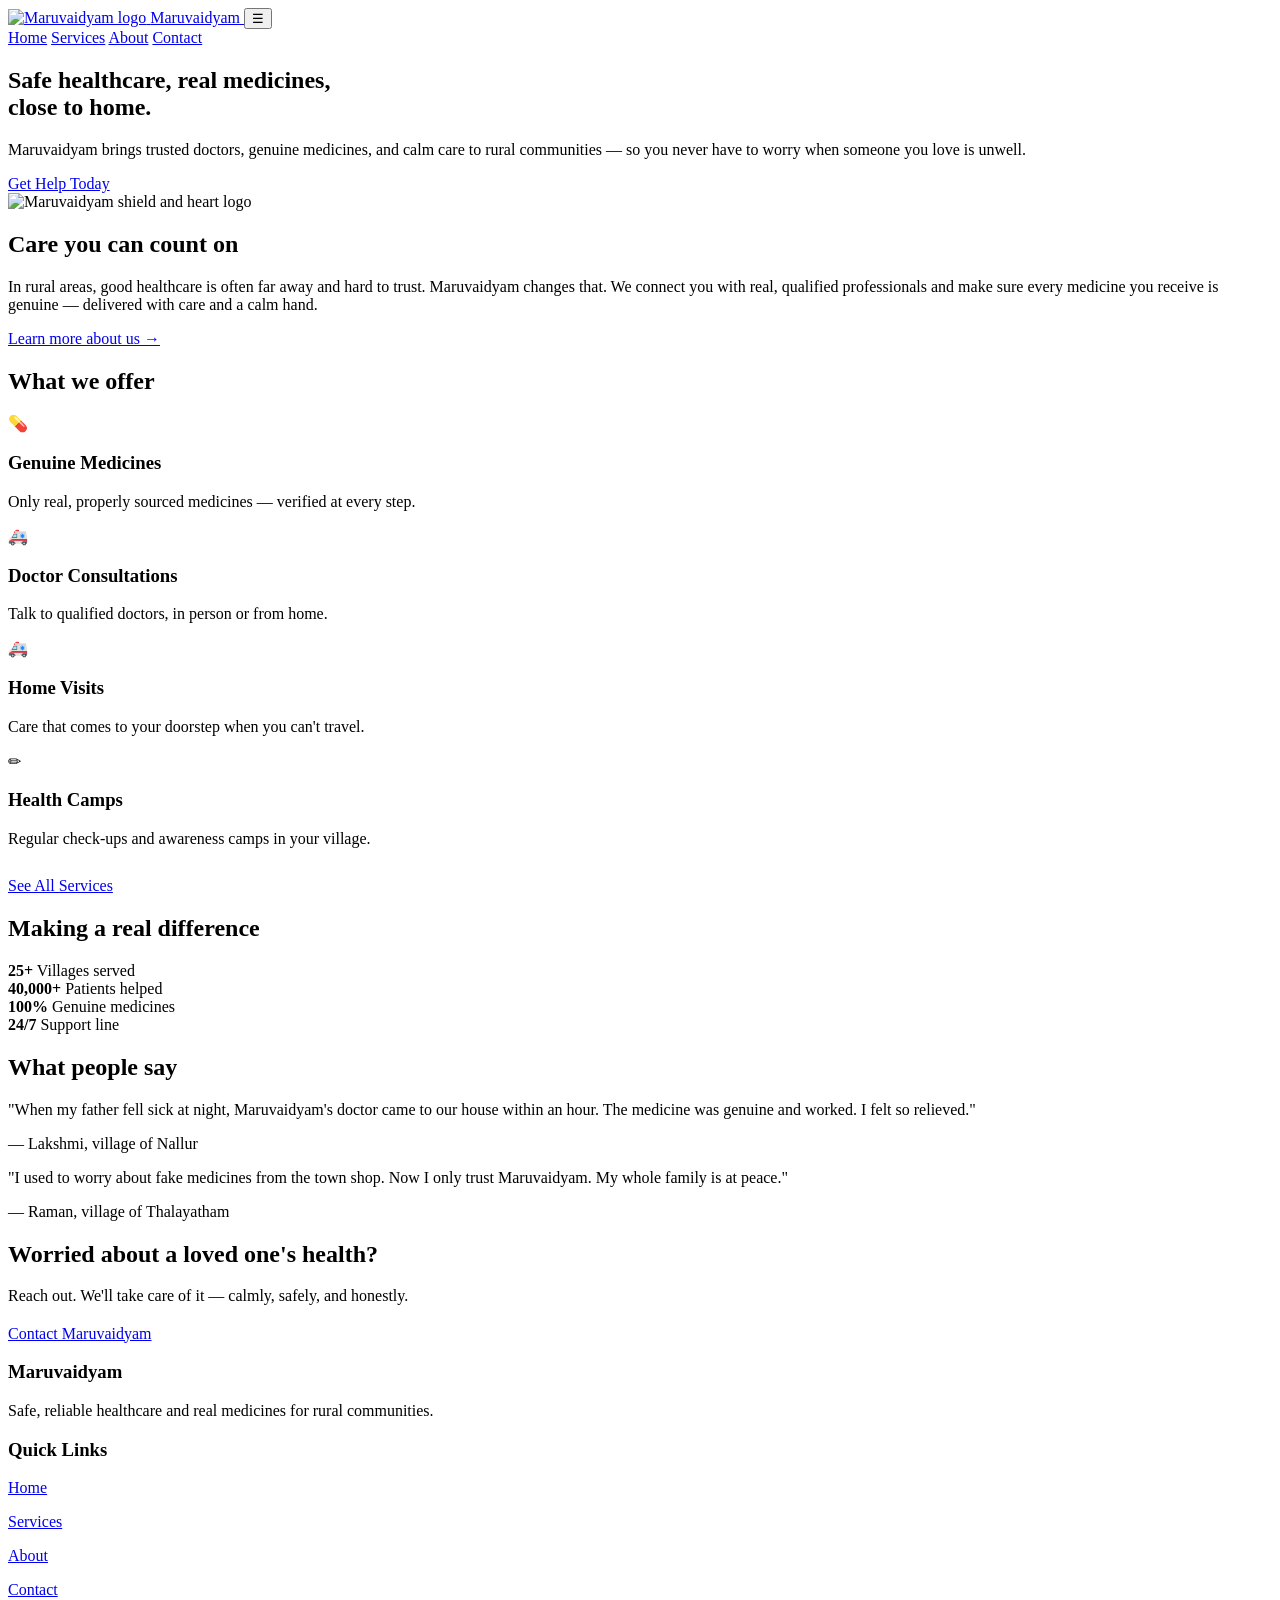
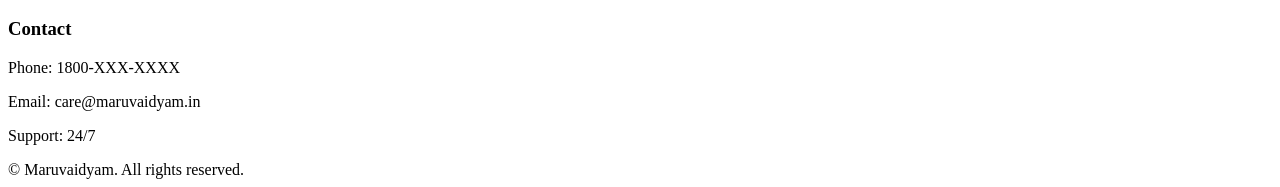
==== index.html @ 4d7e39c3 "Add index.html" ====
<!DOCTYPE html>
<html lang="en">
<head>
  <meta charset="UTF-8">
  <meta name="viewport" content="width=device-width, initial-scale=1.0">
  <meta name="description" content="Maruvaidyam — safe, reliable healthcare and real medicines for rural communities.">
  <title>Maruvaidyam | Healthcare for Rural Communities</title>
  <link rel="icon" type="image/svg+xml" href="assets/logo.svg">
  <link rel="stylesheet" href="css/style.css">
</head>
<body>
  <header>
    <nav class="nav">
      <a class="brand" href="index.html">
        <img src="assets/logo.svg" alt="Maruvaidyam logo">
        <span>Maruvaidyam</span>
      </a>
      <button class="nav-toggle" aria-label="Toggle menu">&#9776;</button>
      <div class="nav-links">
        <a href="index.html" class="active">Home</a>
        <a href="services.html">Services</a>
        <a href="about.html">About</a>
        <a href="contact.html">Contact</a>
      </div>
    </nav>
  </header>

  <section class="hero">
    <h1>Safe healthcare, real medicines,<br>close to home.</h1>
    <p>Maruvaidyam brings trusted doctors, genuine medicines, and calm care to rural communities — so you never have to worry when someone you love is unwell.</p>
    <a href="contact.html" class="btn">Get Help Today</a>
  </section>

  <main>
    <section class="section">
      <div class="two-col">
        <img src="assets/logo.svg" alt="Maruvaidyam shield and heart logo">
        <div>
          <h2>Care you can count on</h2>
          <p>In rural areas, good healthcare is often far away and hard to trust. Maruvaidyam changes that. We connect you with real, qualified professionals and make sure every medicine you receive is genuine — delivered with care and a calm hand.</p>
          <p><a href="about.html">Learn more about us &rarr;</a></p>
        </div>
      </div>
    </section>

    <section class="section">
      <h2 class="center">What we offer</h2>
      <div class="cards">
        <div class="card">
          <span class="icon">&#128138;</span>
          <h3>Genuine Medicines</h3>
          <p>Only real, properly sourced medicines — verified at every step.</p>
        </div>
        <div class="card">
          <span class="icon">&#128657;</span>
          <h3>Doctor Consultations</h3>
          <p>Talk to qualified doctors, in person or from home.</p>
        </div>
        <div class="card">
          <span class="icon">&#128657;</span>
          <h3>Home Visits</h3>
          <p>Care that comes to your doorstep when you can't travel.</p>
        </div>
        <div class="card">
          <span class="icon">&#9999;</span>
          <h3>Health Camps</h3>
          <p>Regular check-ups and awareness camps in your village.</p>
        </div>
      </div>
      <p class="center" style="margin-top:1.8rem;"><a class="btn" href="services.html">See All Services</a></p>
    </section>

    <section class="stats">
      <h2>Making a real difference</h2>
      <div class="wrap">
        <div class="stat"><b>25+</b> Villages served</div>
        <div class="stat"><b>40,000+</b> Patients helped</div>
        <div class="stat"><b>100%</b> Genuine medicines</div>
        <div class="stat"><b>24/7</b> Support line</div>
      </div>
    </section>

    <section class="section">
      <h2 class="center">What people say</h2>
      <div class="cards">
        <div class="testimonial">
          <p>"When my father fell sick at night, Maruvaidyam's doctor came to our house within an hour. The medicine was genuine and worked. I felt so relieved."</p>
          <footer>— Lakshmi, village of Nallur</footer>
        </div>
        <div class="testimonial">
          <p>"I used to worry about fake medicines from the town shop. Now I only trust Maruvaidyam. My whole family is at peace."</p>
          <footer>— Raman, village of Thalayatham</footer>
        </div>
      </div>
    </section>

    <section class="section center">
      <h2>Worried about a loved one's health?</h2>
      <p>Reach out. We'll take care of it — calmly, safely, and honestly.</p>
      <p style="margin-top:1.2rem;"><a href="contact.html" class="btn">Contact Maruvaidyam</a></p>
    </section>
  </main>

  <footer>
    <div class="footer-inner">
      <div>
        <h3>Maruvaidyam</h3>
        <p>Safe, reliable healthcare and real medicines for rural communities.</p>
      </div>
      <div>
        <h3>Quick Links</h3>
        <p><a href="index.html">Home</a></p>
        <p><a href="services.html">Services</a></p>
        <p><a href="about.html">About</a></p>
        <p><a href="contact.html">Contact</a></p>
      </div>
      <div>
        <h3>Contact</h3>
        <p>Phone: 1800-XXX-XXXX</p>
        <p>Email: care@maruvaidyam.in</p>
        <p>Support: 24/7</p>
      </div>
    </div>
    <div class="footer-bottom">
      &copy; <span id="year"></span> Maruvaidyam. All rights reserved.
    </div>
  </footer>

  <script src="js/main.js"></script>
</body>
</html>
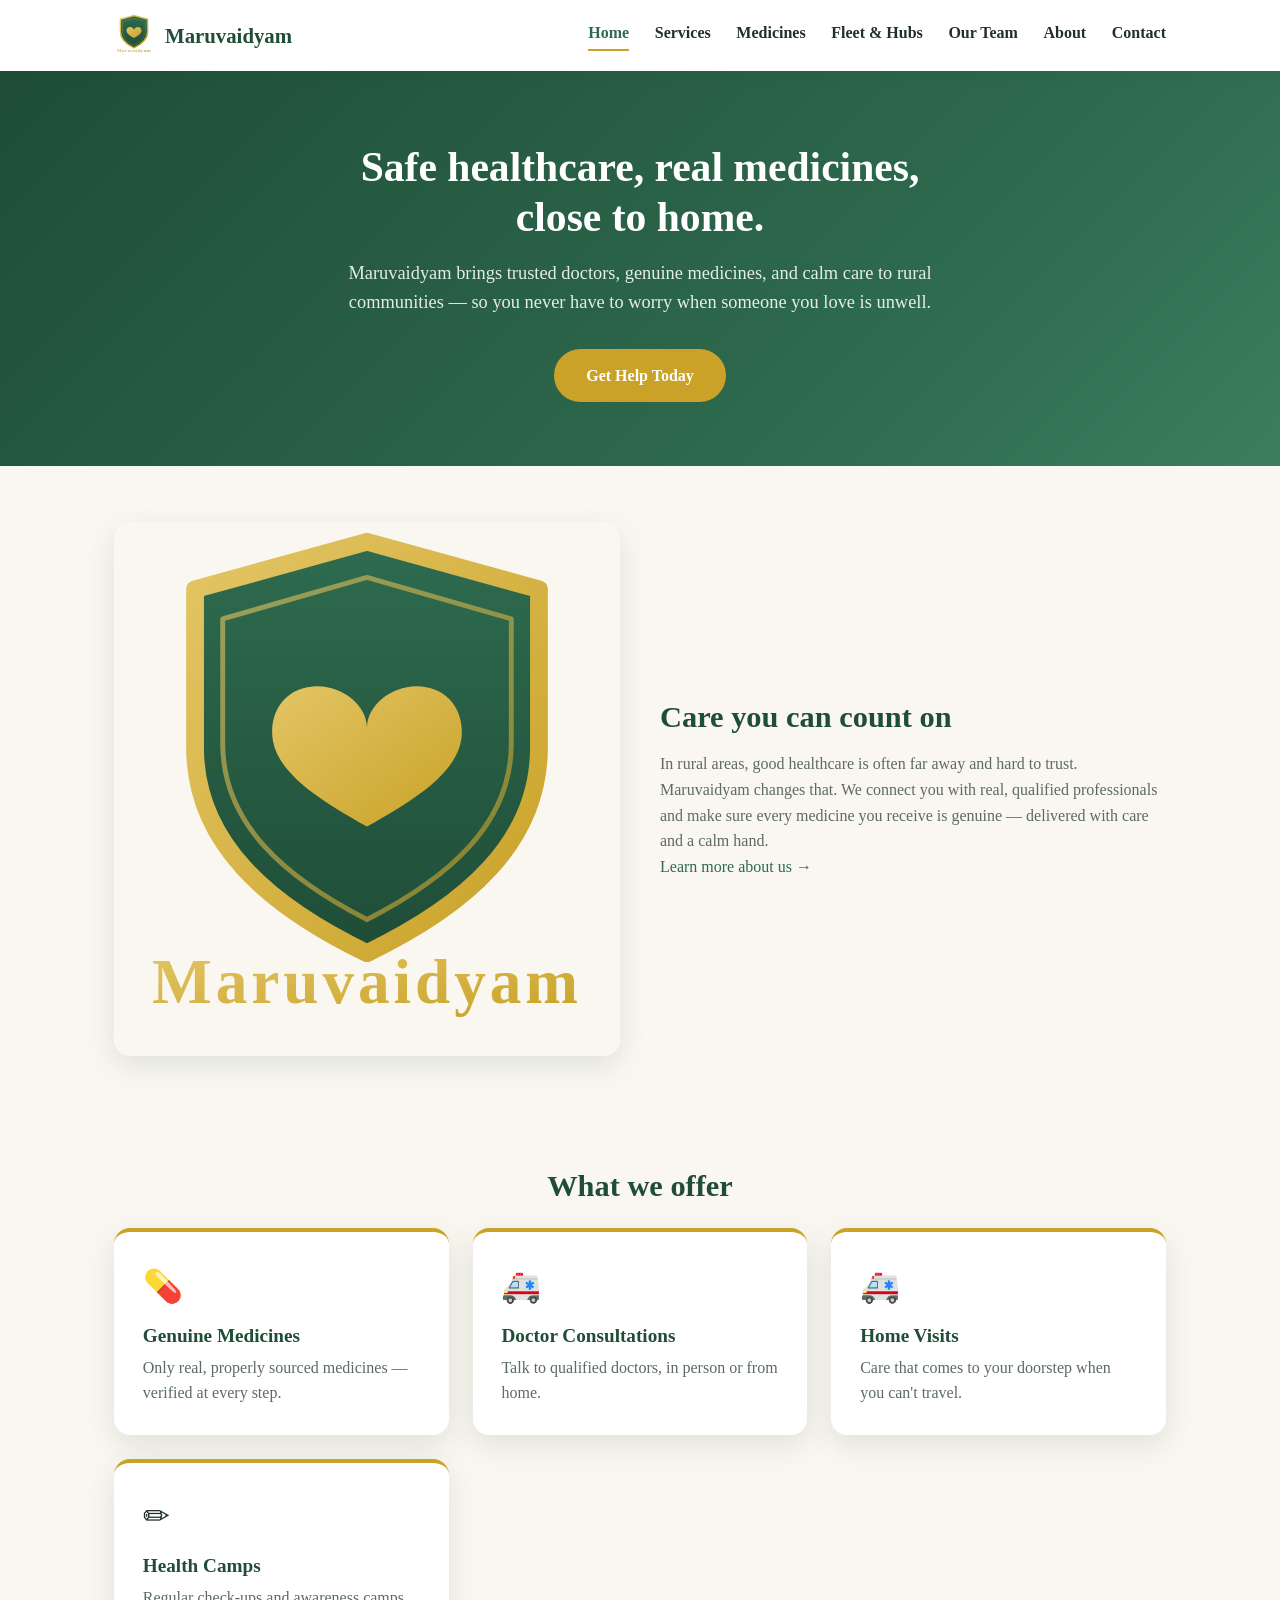
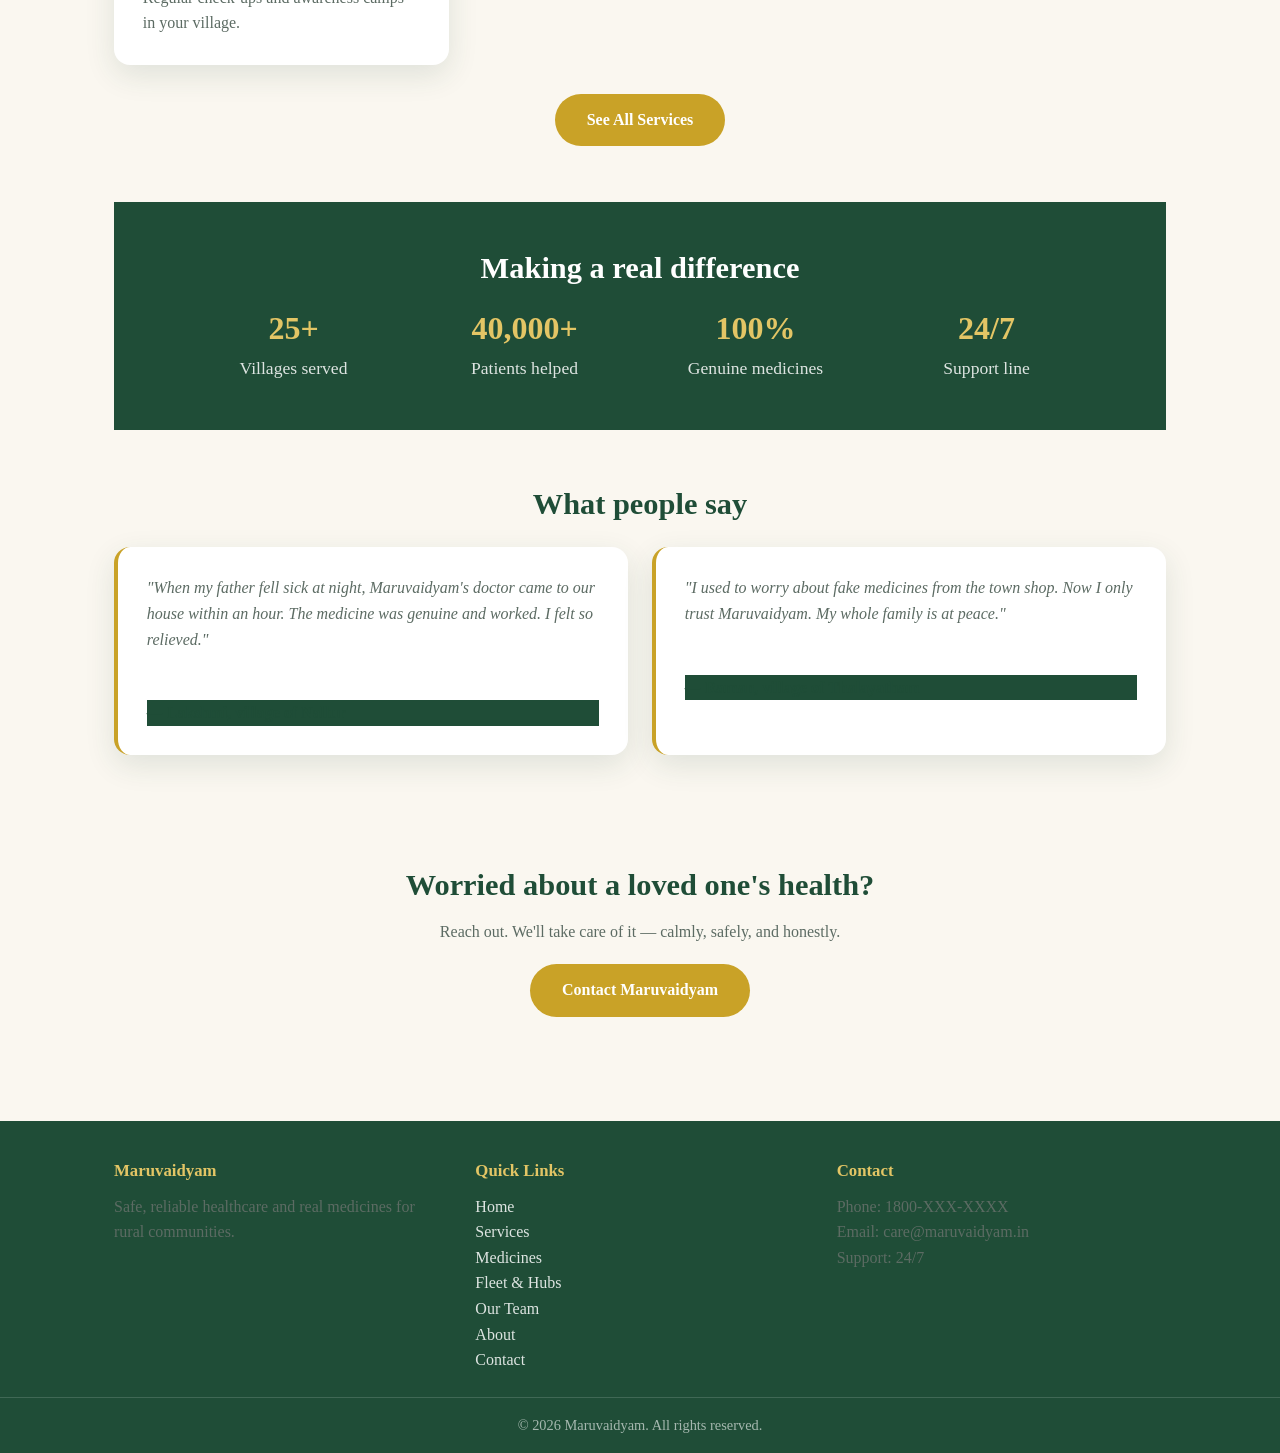
==== commit 62c85852: "Update update-index.html" ====
--- a/index.html
+++ b/index.html
@@ -19,6 +19,9 @@
       <div class="nav-links">
         <a href="index.html" class="active">Home</a>
         <a href="services.html">Services</a>
+        <a href="medicines.html">Medicines</a>
+        <a href="fleet.html">Fleet &amp; Hubs</a>
+        <a href="team.html">Our Team</a>
         <a href="about.html">About</a>
         <a href="contact.html">Contact</a>
       </div>
@@ -111,6 +114,9 @@
         <h3>Quick Links</h3>
         <p><a href="index.html">Home</a></p>
         <p><a href="services.html">Services</a></p>
+        <p><a href="medicines.html">Medicines</a></p>
+        <p><a href="fleet.html">Fleet &amp; Hubs</a></p>
+        <p><a href="team.html">Our Team</a></p>
         <p><a href="about.html">About</a></p>
         <p><a href="contact.html">Contact</a></p>
       </div>
--- a/css/style.css
+++ b/css/style.css
@@ -0,0 +1,391 @@
+:root {
+  --green-dark: #1F4D37;
+  --green: #2E6B4F;
+  --green-light: #3E7D5E;
+  --gold: #C9A227;
+  --gold-light: #E3C565;
+  --cream: #FAF7F0;
+  --white: #FFFFFF;
+  --ink: #22302A;
+  --muted: #5C6B63;
+  --shadow: 0 10px 30px rgba(31, 77, 55, 0.12);
+  --radius: 16px;
+}
+
+* {
+  margin: 0;
+  padding: 0;
+  box-sizing: border-box;
+}
+
+html {
+  scroll-behavior: smooth;
+}
+
+body {
+  font-family: Georgia, 'Times New Roman', serif;
+  color: var(--ink);
+  background: var(--cream);
+  line-height: 1.6;
+}
+
+h1, h2, h3 {
+  color: var(--green-dark);
+  line-height: 1.2;
+}
+
+h1 { font-size: 2.6rem; }
+h2 { font-size: 1.9rem; margin-bottom: 1rem; }
+h3 { font-size: 1.2rem; }
+
+p { color: var(--muted); }
+
+img { max-width: 100%; }
+
+a { color: var(--green); text-decoration: none; }
+
+/* Header */
+header {
+  background: var(--white);
+  box-shadow: 0 2px 12px rgba(31, 77, 55, 0.08);
+  position: sticky;
+  top: 0;
+  z-index: 100;
+}
+
+.nav {
+  max-width: 1100px;
+  margin: 0 auto;
+  padding: 0.9rem 1.5rem;
+  display: flex;
+  align-items: center;
+  justify-content: space-between;
+}
+
+.brand {
+  display: flex;
+  align-items: center;
+  gap: 0.7rem;
+  font-weight: bold;
+  font-size: 1.3rem;
+  color: var(--green-dark);
+}
+
+.brand img { height: 42px; width: auto; }
+
+.nav-links {
+  display: flex;
+  gap: 1.6rem;
+  align-items: center;
+}
+
+.nav-links a {
+  color: var(--ink);
+  font-weight: 600;
+  padding-bottom: 3px;
+  border-bottom: 2px solid transparent;
+  transition: border-color 0.2s, color 0.2s;
+}
+
+.nav-links a:hover,
+.nav-links a.active {
+  color: var(--green);
+  border-bottom-color: var(--gold);
+}
+
+.nav-toggle {
+  display: none;
+  background: none;
+  border: none;
+  font-size: 1.6rem;
+  color: var(--green-dark);
+  cursor: pointer;
+}
+
+/* Main sections */
+main { max-width: 1100px; margin: 0 auto; padding: 0 1.5rem; }
+
+.section { padding: 3.5rem 0; }
+
+/* Hero */
+.hero {
+  background: linear-gradient(135deg, var(--green-dark) 0%, var(--green) 70%, var(--green-light) 100%);
+  color: var(--white);
+  text-align: center;
+  padding: 4.5rem 1.5rem 4rem;
+}
+
+.hero h1 { color: var(--white); margin-bottom: 1rem; }
+
+.hero p {
+  color: rgba(255, 255, 255, 0.88);
+  font-size: 1.15rem;
+  max-width: 620px;
+  margin: 0 auto 2rem;
+}
+
+.btn {
+  display: inline-block;
+  background: var(--gold);
+  color: var(--white);
+  font-weight: bold;
+  padding: 0.85rem 2rem;
+  border-radius: 999px;
+  transition: transform 0.2s, background 0.2s;
+  border: none;
+  cursor: pointer;
+  font-family: inherit;
+  font-size: 1rem;
+}
+
+.btn:hover {
+  background: var(--gold-light);
+  transform: translateY(-2px);
+}
+
+.btn-outline {
+  background: transparent;
+  border: 2px solid var(--gold);
+  color: var(--gold-light);
+}
+
+.btn-outline:hover {
+  background: var(--gold);
+  color: var(--white);
+}
+
+/* Cards */
+.cards {
+  display: grid;
+  grid-template-columns: repeat(auto-fit, minmax(260px, 1fr));
+  gap: 1.5rem;
+  margin-top: 1.5rem;
+}
+
+.card {
+  background: var(--white);
+  border-radius: var(--radius);
+  padding: 1.8rem;
+  box-shadow: var(--shadow);
+  border-top: 4px solid var(--gold);
+  transition: transform 0.2s;
+}
+
+.card:hover { transform: translateY(-4px); }
+
+.card h3 { margin-bottom: 0.5rem; }
+
+.card .icon {
+  font-size: 2rem;
+  margin-bottom: 0.7rem;
+  display: block;
+}
+
+/* Two column */
+.two-col {
+  display: grid;
+  grid-template-columns: 1fr 1fr;
+  gap: 2.5rem;
+  align-items: center;
+}
+
+.two-col img { border-radius: var(--radius); box-shadow: var(--shadow); }
+
+/* Values */
+.values {
+  display: grid;
+  grid-template-columns: repeat(auto-fit, minmax(200px, 1fr));
+  gap: 1.5rem;
+}
+
+.value {
+  text-align: center;
+  background: var(--white);
+  border-radius: var(--radius);
+  padding: 1.8rem 1.2rem;
+  box-shadow: var(--shadow);
+}
+
+.value .big {
+  font-size: 2.2rem;
+  font-weight: bold;
+  color: var(--gold);
+}
+
+/* Steps */
+.steps {
+  display: grid;
+  grid-template-columns: repeat(auto-fit, minmax(220px, 1fr));
+  gap: 1.5rem;
+  margin-top: 1.5rem;
+}
+
+.step {
+  background: var(--white);
+  border-radius: var(--radius);
+  padding: 1.6rem;
+  box-shadow: var(--shadow);
+  position: relative;
+}
+
+.step .num {
+  position: absolute;
+  top: -18px;
+  left: 1.4rem;
+  background: var(--gold);
+  color: var(--white);
+  width: 38px;
+  height: 38px;
+  border-radius: 50%;
+  display: flex;
+  align-items: center;
+  justify-content: center;
+  font-weight: bold;
+}
+
+.step h3 { margin-top: 0.6rem; margin-bottom: 0.4rem; }
+
+/* Stats */
+.stats {
+  background: var(--green-dark);
+  color: var(--white);
+  text-align: center;
+  padding: 3rem 1.5rem;
+}
+
+.stats .wrap {
+  display: grid;
+  grid-template-columns: repeat(auto-fit, minmax(160px, 1fr));
+  gap: 1.5rem;
+  max-width: 900px;
+  margin: 0 auto;
+}
+
+.stats h2 { color: var(--white); }
+
+.stat { font-size: 1.1rem; color: rgba(255, 255, 255, 0.85); }
+
+.stat b {
+  display: block;
+  font-size: 2rem;
+  color: var(--gold-light);
+}
+
+/* Testimonials */
+.testimonial {
+  background: var(--white);
+  border-radius: var(--radius);
+  padding: 1.8rem;
+  box-shadow: var(--shadow);
+  border-left: 4px solid var(--gold);
+}
+
+.testimonial p { font-style: italic; margin-bottom: 0.8rem; }
+
+.testimonial footer {
+  font-weight: bold;
+  color: var(--green-dark);
+}
+
+/* Forms */
+form { display: grid; gap: 1.1rem; max-width: 560px; }
+
+label { font-weight: bold; color: var(--green-dark); }
+
+input, textarea, select {
+  font-family: inherit;
+  font-size: 1rem;
+  padding: 0.8rem 1rem;
+  border: 2px solid #DDE5DF;
+  border-radius: 10px;
+  background: var(--white);
+  width: 100%;
+}
+
+input:focus, textarea:focus {
+  outline: none;
+  border-color: var(--green);
+}
+
+textarea { min-height: 130px; resize: vertical; }
+
+/* Contact info */
+.contact-grid {
+  display: grid;
+  grid-template-columns: 1fr 1fr;
+  gap: 2.5rem;
+}
+
+.contact-item { margin-bottom: 1.3rem; }
+
+.contact-item b { display: block; color: var(--green-dark); margin-bottom: 0.2rem; }
+
+/* Footer */
+footer {
+  background: var(--green-dark);
+  color: rgba(255, 255, 255, 0.85);
+  margin-top: 3rem;
+}
+
+.footer-inner {
+  max-width: 1100px;
+  margin: 0 auto;
+  padding: 2.5rem 1.5rem 1.5rem;
+  display: grid;
+  grid-template-columns: repeat(auto-fit, minmax(220px, 1fr));
+  gap: 2rem;
+}
+
+footer h3 { color: var(--gold-light); margin-bottom: 0.8rem; font-size: 1.05rem; }
+
+footer a { color: rgba(255, 255, 255, 0.85); }
+
+footer a:hover { color: var(--gold-light); }
+
+.footer-bottom {
+  border-top: 1px solid rgba(255, 255, 255, 0.15);
+  padding: 1rem 1.5rem;
+  text-align: center;
+  font-size: 0.9rem;
+  color: rgba(255, 255, 255, 0.6);
+}
+
+/* Utility */
+.center { text-align: center; }
+
+.page-hero {
+  background: linear-gradient(135deg, var(--green-dark), var(--green));
+  color: var(--white);
+  padding: 3.5rem 1.5rem;
+  text-align: center;
+}
+
+.page-hero h1 { color: var(--white); }
+
+.page-hero p { color: rgba(255, 255, 255, 0.85); max-width: 600px; margin: 0.6rem auto 0; }
+
+/* Responsive */
+@media (max-width: 768px) {
+  h1 { font-size: 2rem; }
+
+  .nav-links {
+    display: none;
+    position: absolute;
+    top: 100%;
+    left: 0;
+    right: 0;
+    background: var(--white);
+    flex-direction: column;
+    padding: 1rem 1.5rem 1.5rem;
+    gap: 1rem;
+    box-shadow: var(--shadow);
+  }
+
+  .nav-links.open { display: flex; }
+
+  .nav-toggle { display: block; }
+
+  .two-col, .contact-grid { grid-template-columns: 1fr; }
+
+  .hero { padding: 3rem 1.5rem 2.8rem; }
+}
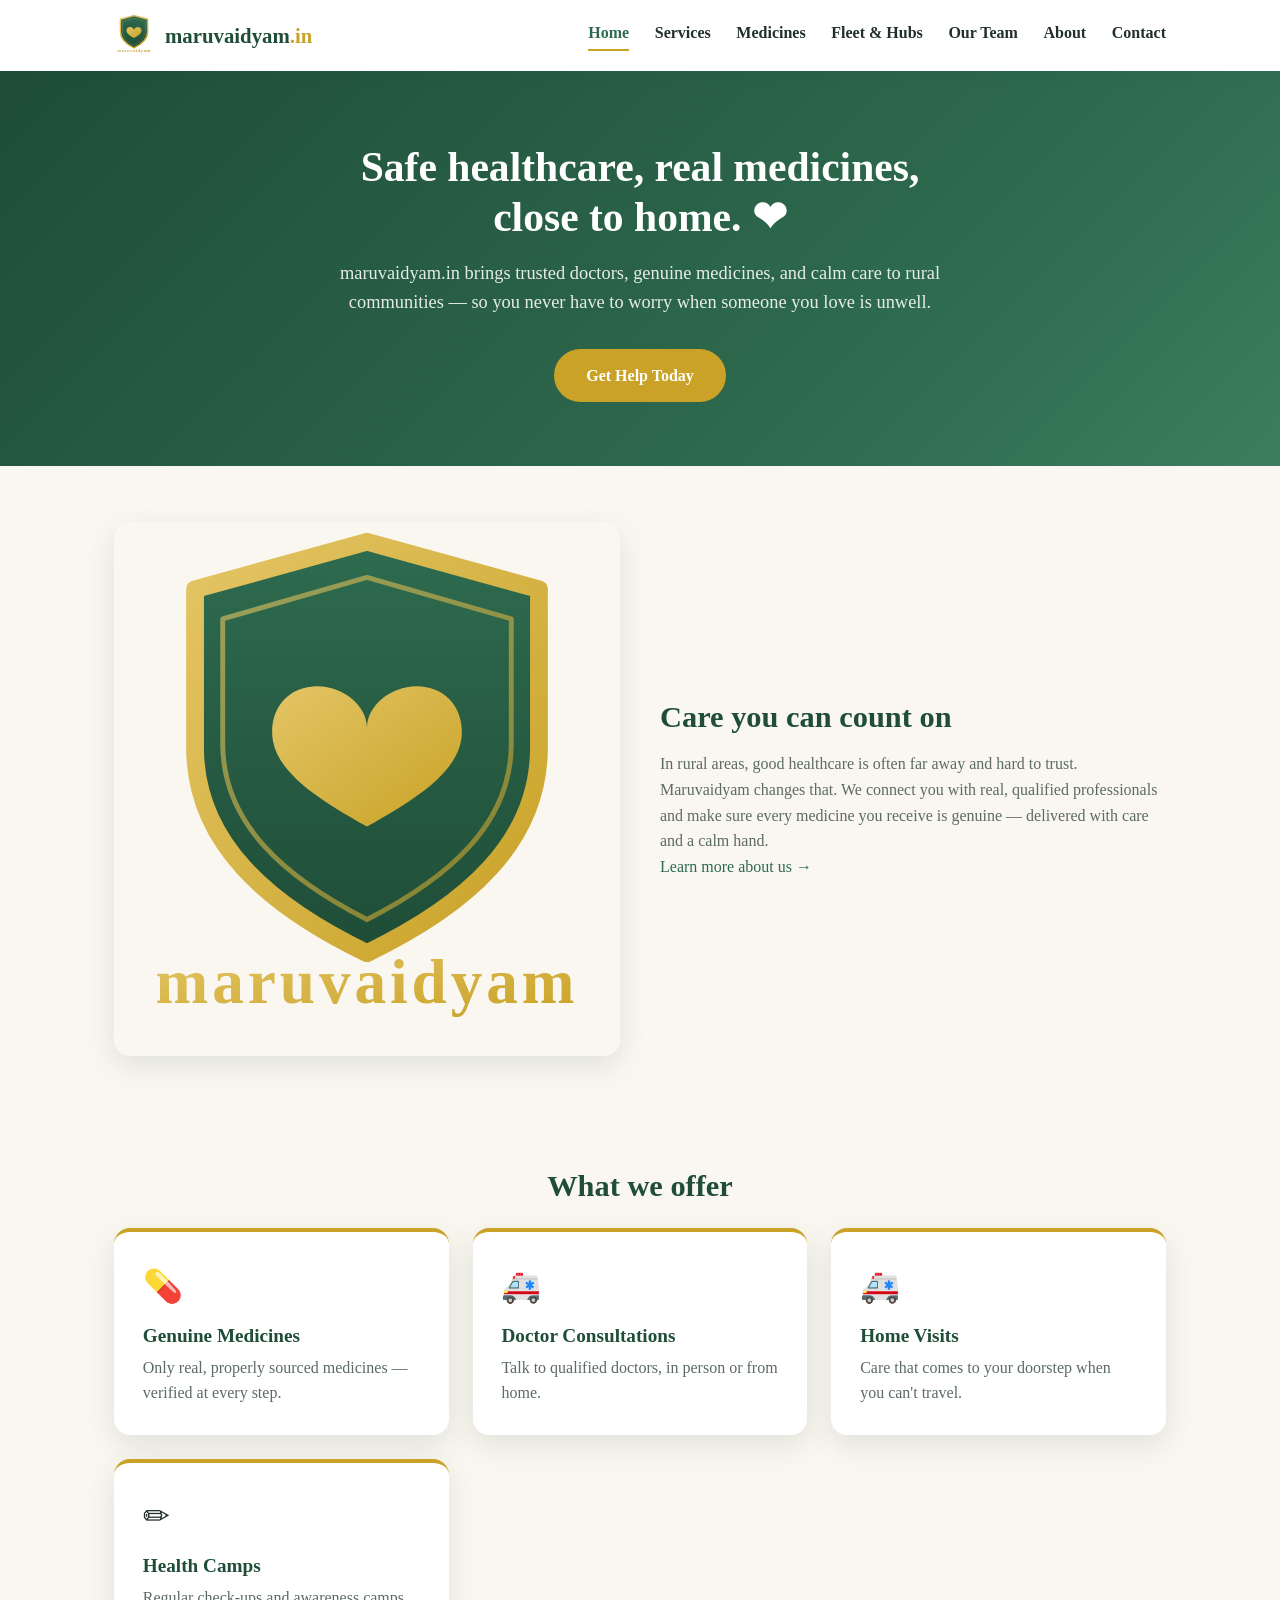
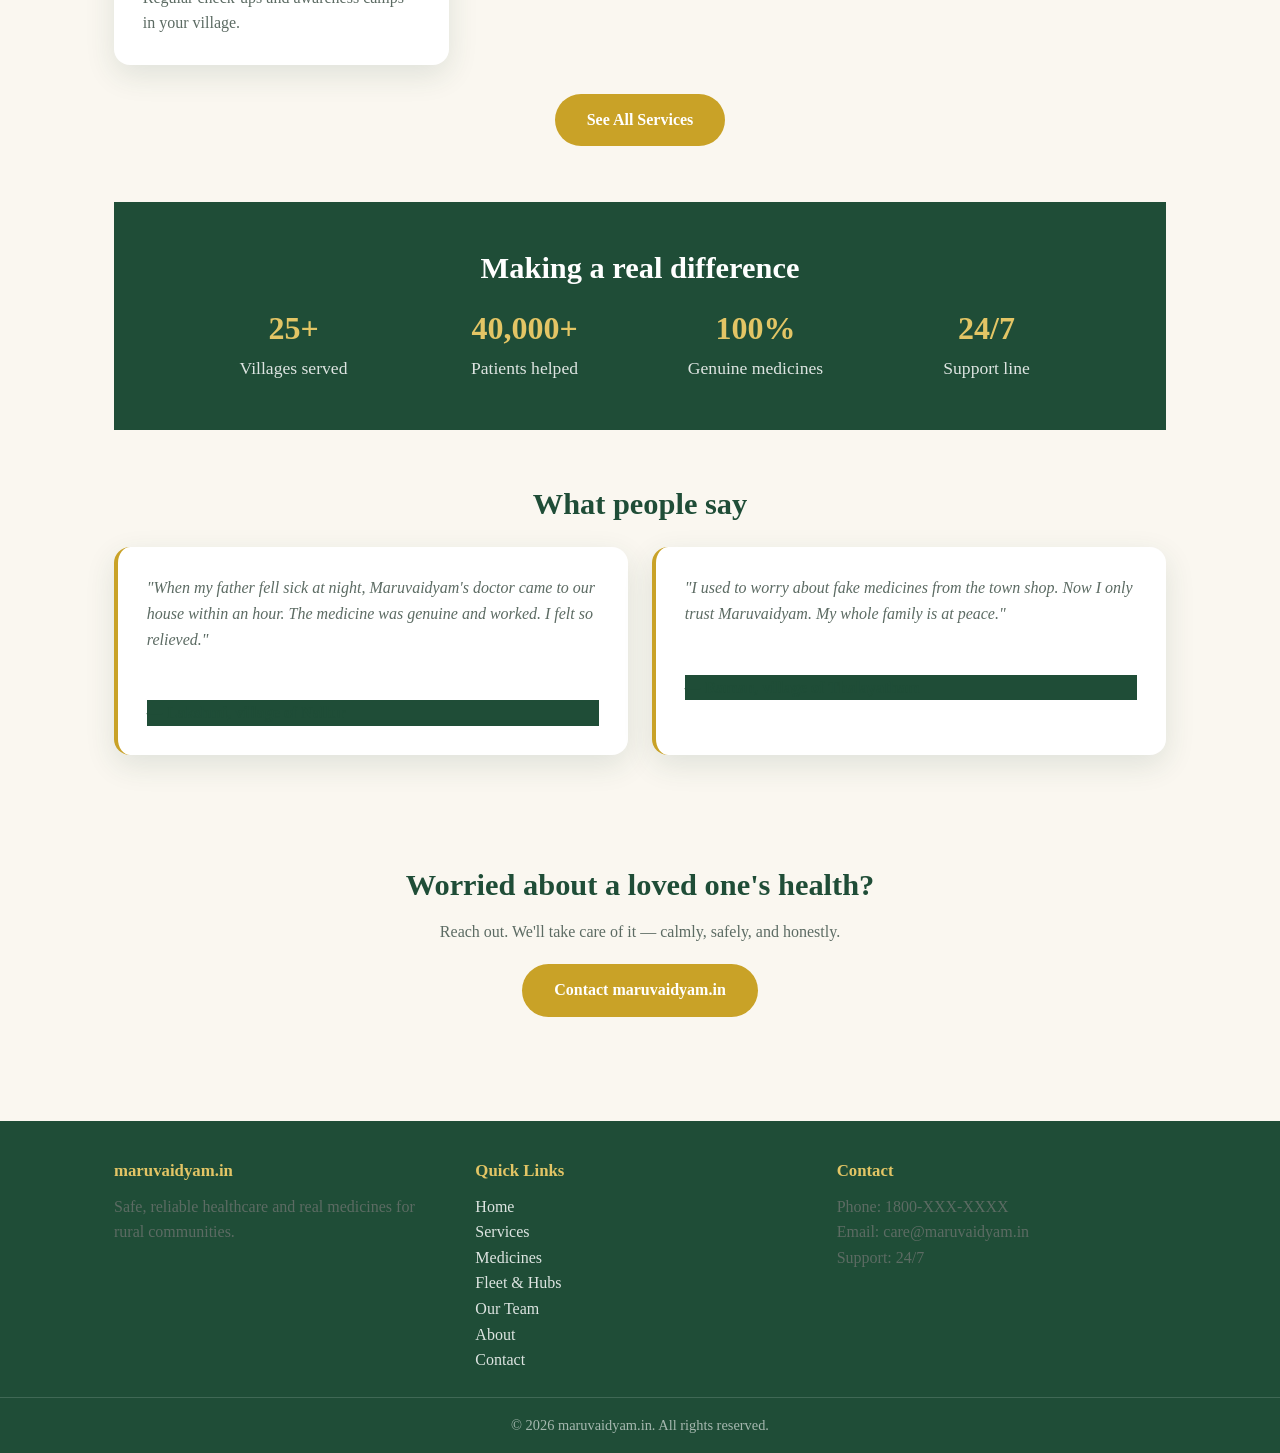
==== commit 7ed71fad: "Animated theme + rebrand" ====
--- a/index.html
+++ b/index.html
@@ -4,7 +4,7 @@
   <meta charset="UTF-8">
   <meta name="viewport" content="width=device-width, initial-scale=1.0">
   <meta name="description" content="Maruvaidyam — safe, reliable healthcare and real medicines for rural communities.">
-  <title>Maruvaidyam | Healthcare for Rural Communities</title>
+  <title>maruvaidyam.in | Healthcare for Rural Communities</title>
   <link rel="icon" type="image/svg+xml" href="assets/logo.svg">
   <link rel="stylesheet" href="css/style.css">
 </head>
@@ -13,7 +13,7 @@
     <nav class="nav">
       <a class="brand" href="index.html">
         <img src="assets/logo.svg" alt="Maruvaidyam logo">
-        <span>Maruvaidyam</span>
+        <span>maruvaidyam<span style="color:var(--gold);">.in</span></span>
       </a>
       <button class="nav-toggle" aria-label="Toggle menu">&#9776;</button>
       <div class="nav-links">
@@ -28,16 +28,18 @@
     </nav>
   </header>
 
-  <section class="hero">
-    <h1>Safe healthcare, real medicines,<br>close to home.</h1>
-    <p>Maruvaidyam brings trusted doctors, genuine medicines, and calm care to rural communities — so you never have to worry when someone you love is unwell.</p>
-    <a href="contact.html" class="btn">Get Help Today</a>
+  <section class="hero animated-gradient">
+    <div class="wrap">
+      <h1>Safe healthcare, real medicines,<br>close to home. <span class="heartbeat">&#10084;</span></h1>
+      <p>maruvaidyam.in brings trusted doctors, genuine medicines, and calm care to rural communities — so you never have to worry when someone you love is unwell.</p>
+      <a href="contact.html" class="btn pulse-gold">Get Help Today</a>
+    </div>
   </section>
 
   <main>
-    <section class="section">
+    <section class="section reveal">
       <div class="two-col">
-        <img src="assets/logo.svg" alt="Maruvaidyam shield and heart logo">
+        <img src="assets/logo.svg" alt="Maruvaidyam shield and heart logo" class="float-slow">
         <div>
           <h2>Care you can count on</h2>
           <p>In rural areas, good healthcare is often far away and hard to trust. Maruvaidyam changes that. We connect you with real, qualified professionals and make sure every medicine you receive is genuine — delivered with care and a calm hand.</p>
@@ -46,25 +48,25 @@
       </div>
     </section>
 
-    <section class="section">
+    <section class="section reveal">
       <h2 class="center">What we offer</h2>
       <div class="cards">
-        <div class="card">
+        <div class="card reveal reveal-delay-1">
           <span class="icon">&#128138;</span>
           <h3>Genuine Medicines</h3>
           <p>Only real, properly sourced medicines — verified at every step.</p>
         </div>
-        <div class="card">
+        <div class="card reveal reveal-delay-2">
           <span class="icon">&#128657;</span>
           <h3>Doctor Consultations</h3>
           <p>Talk to qualified doctors, in person or from home.</p>
         </div>
-        <div class="card">
+        <div class="card reveal reveal-delay-3">
           <span class="icon">&#128657;</span>
           <h3>Home Visits</h3>
           <p>Care that comes to your doorstep when you can't travel.</p>
         </div>
-        <div class="card">
+        <div class="card reveal reveal-delay-2">
           <span class="icon">&#9999;</span>
           <h3>Health Camps</h3>
           <p>Regular check-ups and awareness camps in your village.</p>
@@ -73,7 +75,7 @@
       <p class="center" style="margin-top:1.8rem;"><a class="btn" href="services.html">See All Services</a></p>
     </section>
 
-    <section class="stats">
+    <section class="stats animated-gradient">
       <h2>Making a real difference</h2>
       <div class="wrap">
         <div class="stat"><b>25+</b> Villages served</div>
@@ -83,7 +85,7 @@
       </div>
     </section>
 
-    <section class="section">
+    <section class="section reveal">
       <h2 class="center">What people say</h2>
       <div class="cards">
         <div class="testimonial">
@@ -97,17 +99,17 @@
       </div>
     </section>
 
-    <section class="section center">
+    <section class="section center reveal">
       <h2>Worried about a loved one's health?</h2>
       <p>Reach out. We'll take care of it — calmly, safely, and honestly.</p>
-      <p style="margin-top:1.2rem;"><a href="contact.html" class="btn">Contact Maruvaidyam</a></p>
+      <p style="margin-top:1.2rem;"><a href="contact.html" class="btn">Contact maruvaidyam.in</a></p>
     </section>
   </main>
 
   <footer>
     <div class="footer-inner">
       <div>
-        <h3>Maruvaidyam</h3>
+        <h3>maruvaidyam.in</h3>
         <p>Safe, reliable healthcare and real medicines for rural communities.</p>
       </div>
       <div>
@@ -128,7 +130,7 @@
       </div>
     </div>
     <div class="footer-bottom">
-      &copy; <span id="year"></span> Maruvaidyam. All rights reserved.
+      &copy; <span id="year"></span> maruvaidyam.in. All rights reserved.
     </div>
   </footer>
 
--- a/css/style.css
+++ b/css/style.css
@@ -350,6 +350,118 @@
   color: rgba(255, 255, 255, 0.6);
 }
 
+/* Cards - clickable */
+.clickable { cursor: pointer; transition: transform 0.2s, box-shadow 0.2s; }
+.clickable:hover { transform: translateY(-6px); box-shadow: 0 16px 40px rgba(31, 77, 55, 0.2); }
+.clickable .more { color: var(--gold); font-weight: bold; margin-top: 0.8rem; display: inline-block; }
+
+/* Modal */
+.modal {
+  display: none;
+  position: fixed;
+  top: 0; left: 0; right: 0; bottom: 0;
+  background: rgba(20, 35, 28, 0.75);
+  z-index: 200;
+  overflow-y: auto;
+  padding: 1.5rem;
+}
+.modal.open { display: flex; align-items: flex-start; justify-content: center; }
+.modal-box {
+  background: var(--white);
+  border-radius: var(--radius);
+  max-width: 820px;
+  width: 100%;
+  margin: 2rem auto;
+  box-shadow: 0 20px 60px rgba(0, 0, 0, 0.4);
+  animation: fadeUp 0.25s ease;
+}
+@keyframes fadeUp {
+  from { opacity: 0; transform: translateY(20px); }
+  to { opacity: 1; transform: translateY(0); }
+}
+.modal-head {
+  background: linear-gradient(135deg, var(--green-dark), var(--green));
+  color: var(--white);
+  padding: 1.4rem 1.8rem;
+  border-radius: var(--radius) var(--radius) 0 0;
+  display: flex;
+  justify-content: space-between;
+  align-items: center;
+}
+.modal-head h2 { color: var(--white); font-size: 1.5rem; margin: 0; }
+.modal-close {
+  background: rgba(255, 255, 255, 0.15);
+  border: none;
+  color: var(--white);
+  font-size: 1.4rem;
+  width: 36px; height: 36px;
+  border-radius: 50%;
+  cursor: pointer;
+}
+.modal-close:hover { background: rgba(255, 255, 255, 0.3); }
+.modal-body { padding: 1.8rem; }
+.modal-body img {
+  border-radius: 12px;
+  box-shadow: var(--shadow);
+  margin-bottom: 1.2rem;
+  width: 100%;
+  height: auto;
+}
+.modal-body h3 { margin: 1.4rem 0 0.6rem; }
+.modal-body p { margin-bottom: 0.8rem; }
+.modal-body .blueprint {
+  background: var(--cream);
+  border-radius: 12px;
+  padding: 0.8rem;
+  margin-top: 1.2rem;
+}
+.modal-body .blueprint img { box-shadow: none; margin-bottom: 0.4rem; }
+.modal-body .blueprint figcaption { font-size: 0.85rem; color: var(--muted); text-align: center; }
+.modal-body .spec-list { list-style: none; margin: 0.6rem 0; }
+.modal-body .spec-list li {
+  padding: 0.45rem 0;
+  border-bottom: 1px dashed #DDE5DF;
+  display: flex;
+  gap: 1rem;
+}
+.modal-body .spec-list b { min-width: 150px; color: var(--green-dark); }
+.tag {
+  display: inline-block;
+  background: var(--green-light);
+  color: var(--white);
+  font-size: 0.75rem;
+  font-weight: bold;
+  padding: 0.25rem 0.7rem;
+  border-radius: 999px;
+  margin-right: 0.4rem;
+  margin-bottom: 0.3rem;
+}
+
+/* Price tables */
+.price-table {
+  width: 100%;
+  border-collapse: collapse;
+  background: var(--white);
+  border-radius: var(--radius);
+  overflow: hidden;
+  box-shadow: var(--shadow);
+  margin-top: 1rem;
+}
+.price-table th, .price-table td {
+  padding: 0.8rem 1rem;
+  text-align: left;
+  border-bottom: 1px solid #E8EEE9;
+}
+.price-table th {
+  background: var(--green-dark);
+  color: var(--white);
+  font-size: 0.95rem;
+}
+.price-table tr:last-child td { border-bottom: none; }
+.price-table tr:hover td { background: #F6F9F4; }
+.price-table td b { color: var(--green-dark); }
+.price-table .num { text-align: right; font-family: ui-monospace, Menlo, monospace; }
+
 /* Utility */
 .center { text-align: center; }
 
